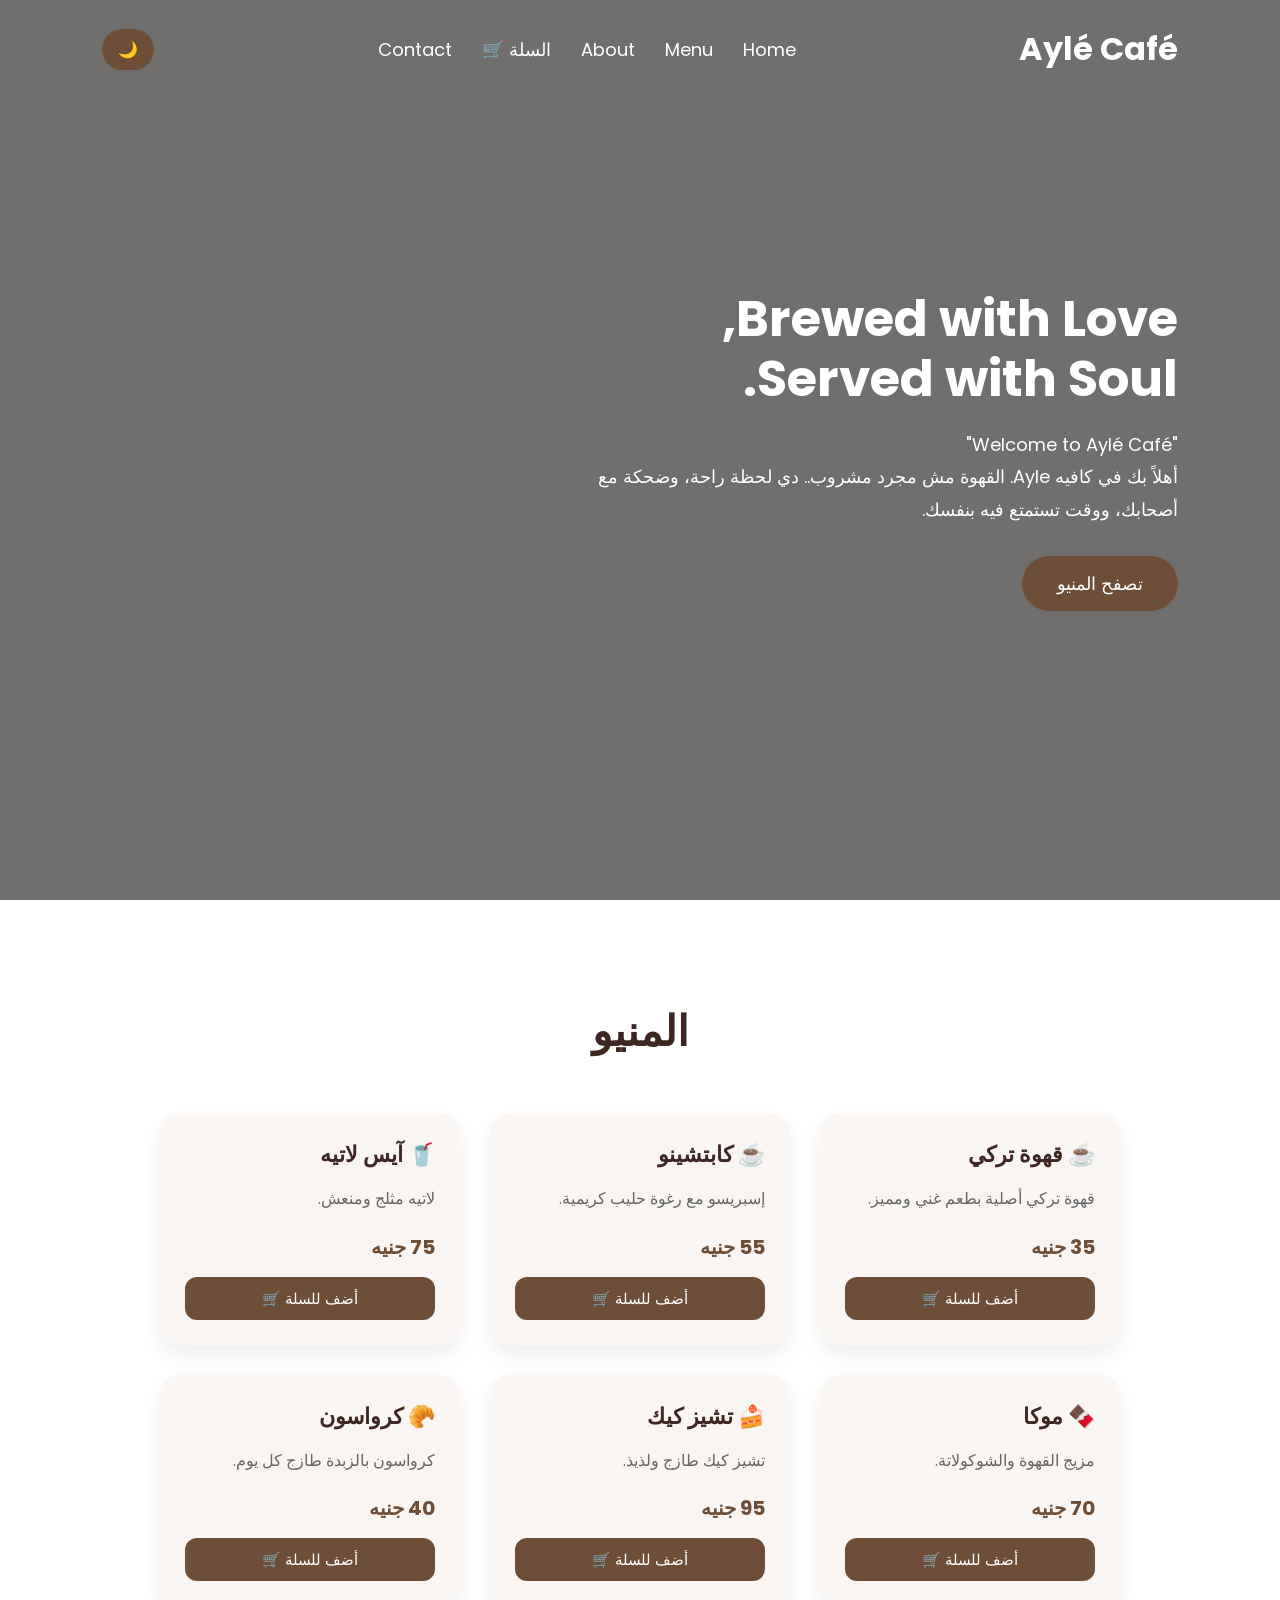
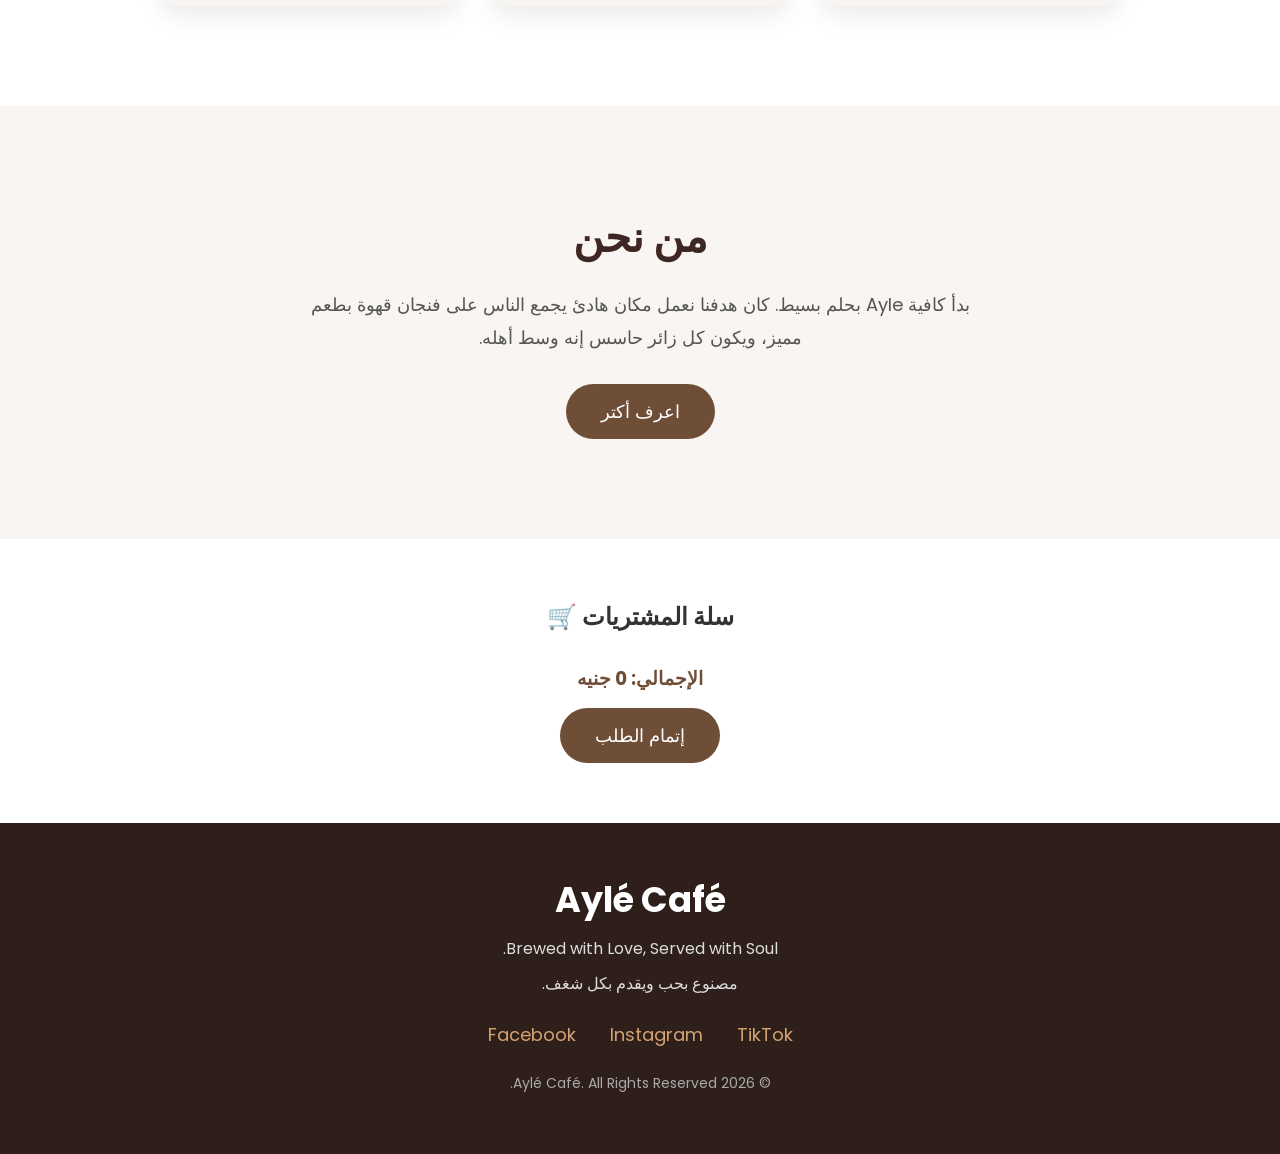
==== index.html @ 0fe90398 "Add files via upload" ====
<!DOCTYPE html>
<html lang="ar" dir="rtl">
<head>
    <meta charset="UTF-8">
    <meta name="viewport" content="width=device-width, initial-scale=1.0">
    <title>Aylé Café</title>

    <!-- Google Font -->
    <link href="https://fonts.googleapis.com/css2?family=Poppins:wght@300;400;500;600;700&display=swap" rel="stylesheet">

    <!-- CSS -->
    <link rel="stylesheet" href="style.css">
</head>
<body>

    <!-- Navbar -->
    <header>
        <nav class="navbar">
            <h2 class="logo">Aylé Café</h2>
            <ul class="nav-links">
                <li><a href="#home">Home</a></li>
                <li><a href="#menu">Menu</a></li>
                <li><a href="#about">About</a></li>
                <li><a href="#cart-section">السلة 🛒</a></li>
                <li><a href="#contact">Contact</a></li>
            </ul>
            <button id="darkModeBtn" aria-label="Toggle Dark Mode">🌙</button>
        </nav>
    </header>

    <!-- Hero Section -->
    <section id="home" class="hero">
        <div class="hero-content">
            <h1>Brewed with Love,<br>Served with Soul.</h1>
            <p>
                "Welcome to Aylé Café"<br>
                أهلاً بك في كافيه Ayle. القهوة مش مجرد مشروب.. دي لحظة راحة، وضحكة مع أصحابك، ووقت تستمتع فيه بنفسك.
            </p>
            <a href="#menu" class="btn">تصفح المنيو</a>
        </div>
    </section>

    <!-- Featured Menu Section -->
    <section id="menu" class="featured">
        <h2>المنيو</h2>
        <div class="cards">

            <!-- 1. قهوة تركي -->
            <div class="card">
                <h3>☕ قهوة تركي</h3>
                <p>قهوة تركي أصلية بطعم غني ومميز.</p>
                <span class="price">35 جنيه</span>
                <button class="btn add-to-cart" onclick="addToCart('قهوة تركي', 35)">أضف للسلة 🛒</button>
            </div>

            <!-- 2. كابتشينو -->
            <div class="card">
                <h3>☕ كابتشينو</h3>
                <p>إسبريسو مع رغوة حليب كريمية.</p>
                <span class="price">55 جنيه</span>
                <button class="btn add-to-cart" onclick="addToCart('كابتشينو', 55)">أضف للسلة 🛒</button>
            </div>

            <!-- 3. آيس لاتيه -->
            <div class="card">
                <h3>🥤 آيس لاتيه</h3>
                <p>لاتيه مثلج ومنعش.</p>
                <span class="price">75 جنيه</span>
                <button class="btn add-to-cart" onclick="addToCart('آيس لاتيه', 75)">أضف للسلة 🛒</button>
            </div>

            <!-- 4. موكا -->
            <div class="card">
                <h3>🍫 موكا</h3>
                <p>مزيج القهوة والشوكولاتة.</p>
                <span class="price">70 جنيه</span>
                <button class="btn add-to-cart" onclick="addToCart('موكا', 70)">أضف للسلة 🛒</button>
            </div>

            <!-- 5. تشيز كيك -->
            <div class="card">
                <h3>🍰 تشيز كيك</h3>
                <p>تشيز كيك طازج ولذيذ.</p>
                <span class="price">95 جنيه</span>
                <button class="btn add-to-cart" onclick="addToCart('تشيز كيك', 95)">أضف للسلة 🛒</button>
            </div>

            <!-- 6. كرواسون -->
            <div class="card">
                <h3>🥐 كرواسون</h3>
                <p>كرواسون بالزبدة طازج كل يوم.</p>
                <span class="price">40 جنيه</span>
                <button class="btn add-to-cart" onclick="addToCart('كرواسون', 40)">أضف للسلة 🛒</button>
            </div>

        </div>
    </section>

    <!-- About Section -->
    <section id="about" class="about">
        <div class="about-text">
            <h2>من نحن</h2>
            <p>
                بدأ كافية Ayle بحلم بسيط. كان هدفنا نعمل مكان هادئ يجمع الناس على فنجان قهوة بطعم مميز، ويكون كل زائر حاسس إنه وسط أهله.
            </p>
            <button class="btn">اعرف أكتر</button>
        </div>
    </section>

    <!-- Cart Section -->
    <section id="cart-section" class="cart-section">
        <h2>سلة المشتريات 🛒</h2>
        <ul id="cart-list"></ul>
        <div class="cart-total">
            <h3>الإجمالي: <span id="total-price">0</span> جنيه</h3>
            <button class="btn" onclick="checkout()">إتمام الطلب</button>
        </div>
    </section>

    <!-- Footer -->
    <footer id="contact">
        <h2>Aylé Café</h2>
        <p>Brewed with Love, Served with Soul.</p>
        <p>مصنوع بحب ويقدم بكل شغف.</p>

        <div class="footer-links">
            <a href="#">Facebook</a>
            <a href="#">Instagram</a>
            <a href="#">TikTok</a>
        </div>

        <p class="copy">
            © 2026 Aylé Café. All Rights Reserved.
        </p>
    </footer>

    <!-- Back to top button -->
    <button id="topBtn" aria-label="Back to top">↑</button>

    <script src="script.js"></script>
</body>
</html>
---- style.css ----
/* General Reset */
* {
    margin: 0;
    padding: 0;
    box-sizing: border-box;
    font-family: 'Poppins', sans-serif;
}

html {
    scroll-behavior: smooth;
}

body {
    background: #f8f5f2;
    color: #333;
    transition: background-color 0.3s, color 0.3s;
}

/* Navbar */
header {
    position: absolute;
    top: 0;
    left: 0;
    width: 100%;
    z-index: 100;
}

.navbar {
    display: flex;
    justify-content: space-between;
    align-items: center;
    padding: 25px 8%;
}

.logo {
    font-size: 32px;
    color: #fff;
    font-weight: 700;
}

.nav-links {
    display: flex;
    list-style: none;
    align-items: center;
}

.nav-links li {
    margin: 0 15px;
}

.nav-links a {
    text-decoration: none;
    color: white;
    font-size: 18px;
    transition: 0.3s;
}

.nav-links a:hover {
    color: #d4a373;
}

/* Dark Mode Button */
#darkModeBtn {
    background: #6f4e37;
    color: white;
    border: none;
    padding: 8px 16px;
    border-radius: 30px;
    cursor: pointer;
    font-size: 16px;
    transition: 0.3s;
}

#darkModeBtn:hover {
    background: #d4a373;
}

/* Hero Section */
.hero {
    height: 100vh;
    background: linear-gradient(rgba(0,0,0,0.55), rgba(0,0,0,0.55)),
                url("https://images.unsplash.com/photo-1495474472287-4d71bcdd2085?auto=format&fit=crop&w=1500&q=80");
    background-size: cover;
    background-position: center;
    display: flex;
    align-items: center;
    padding: 0 8%;
}

.hero-content {
    color: white;
    max-width: 600px;
}

.hero-content h1 {
    font-size: 50px;
    margin-bottom: 20px;
    line-height: 1.2;
}

.hero-content p {
    font-size: 18px;
    line-height: 1.8;
    margin-bottom: 30px;
}

/* Buttons */
.btn {
    display: inline-block;
    padding: 14px 35px;
    border: none;
    background: #6f4e37;
    color: white;
    font-size: 18px;
    border-radius: 50px;
    cursor: pointer;
    text-decoration: none;
    transition: 0.3s ease;
}

.btn:hover {
    background: #d4a373;
    transform: translateY(-3px);
}

/* Featured Menu */
.featured {
    padding: 100px 8%;
    background: #fff;
    transition: background 0.3s;
}

.featured h2 {
    text-align: center;
    font-size: 42px;
    color: #3e2723;
    margin-bottom: 50px;
}

.cards {
    display: flex;
    justify-content: center;
    gap: 30px;
    flex-wrap: wrap;
}

.card {
    width: 300px;
    background: #f8f5f2;
    border-radius: 20px;
    padding: 25px;
    box-shadow: 0 10px 25px rgba(0,0,0,0.08);
    transition: 0.4s ease;
    display: flex;
    flex-direction: column;
    justify-content: space-between;
}

.card:hover {
    transform: translateY(-8px);
    box-shadow: 0 15px 30px rgba(0,0,0,0.15);
}

.card h3 {
    margin-bottom: 15px;
    color: #3e2723;
    font-size: 22px;
}

.card p {
    color: #666;
    line-height: 1.6;
    margin-bottom: 20px;
}

.card .price {
    color: #6f4e37;
    font-size: 20px;
    font-weight: bold;
}

/* About Section */
.about {
    display: flex;
    justify-content: space-between;
    align-items: center;
    gap: 60px;
    padding: 100px 8%;
    background: #f8f5f2;
    transition: background 0.3s;
}

.about-text {
    max-width: 700px;
    margin: 0 auto;
    text-align: center;
}

.about-text h2 {
    font-size: 42px;
    color: #3e2723;
    margin-bottom: 20px;
}

.about-text p {
    font-size: 18px;
    line-height: 1.8;
    color: #555;
    margin-bottom: 30px;
}

/* Footer */
footer {
    background: #2e1f1a;
    color: white;
    text-align: center;
    padding: 50px 20px;
}

footer h2 {
    font-size: 35px;
    margin-bottom: 10px;
}

footer p {
    margin: 10px 0;
    color: #ddd;
}

.footer-links {
    margin: 25px 0;
}

.footer-links a {
    color: #d4a373;
    text-decoration: none;
    margin: 0 15px;
    font-size: 18px;
    transition: 0.3s;
}

.footer-links a:hover {
    color: white;
}

.copy {
    margin-top: 25px;
    font-size: 14px;
    color: #aaa;
}

/* Back To Top Button */
#topBtn {
    position: fixed;
    bottom: 25px;
    left: 25px; /* تم تعديل الاتجاه للجهة الأخرى لتناسب الواجهة العربية */
    width: 50px;
    height: 50px;
    border: none;
    border-radius: 50%;
    background: #6f4e37;
    color: white;
    font-size: 22px;
    cursor: pointer;
    display: none;
    transition: 0.3s;
    box-shadow: 0 5px 15px rgba(0,0,0,0.3);
    z-index: 99;
}

#topBtn:hover {
    background: #d4a373;
}

/* Dark Mode Classes */
body.dark {
    background: #121212;
    color: #e0e0e0;
}

body.dark .featured {
    background: #1e1e1e;
}

body.dark .featured h2,
body.dark .about-text h2,
body.dark .card h3 {
    color: #f0e6d2;
}

body.dark .about {
    background: #121212;
}

body.dark .about-text p,
body.dark .card p {
    color: #bbb;
}

body.dark .card {
    background: #2a2a2a;
    box-shadow: 0 10px 25px rgba(0,0,0,0.5);
}

body.dark footer {
    background: #0a0a0a;
}
/* Cart Styling */
.cart-section {
    padding: 60px 8%;
    background: #fff;
    text-align: center;
}

body.dark .cart-section {
    background: #1e1e1e;
}

#cart-list {
    list-style: none;
    max-width: 500px;
    margin: 30px auto;
}

.cart-item {
    display: flex;
    justify-content: space-between;
    align-items: center;
    padding: 12px;
    background: #f8f5f2;
    border-radius: 10px;
    margin-bottom: 10px;
}

body.dark .cart-item {
    background: #2a2a2a;
}

.cart-controls button {
    background: none;
    border: none;
    cursor: pointer;
    font-size: 16px;
    margin: 0 5px;
}

.cart-total {
    margin-top: 20px;
}

.cart-total h3 {
    margin-bottom: 15px;
    color: #6f4e37;
}
.card .add-to-cart {
    margin-top: 15px;
    padding: 10px 20px;
    font-size: 15px;
    width: 100%;
    border-radius: 12px;
}
.logo-img {
    height: 50px; /* يمكنك زيادة أو تقليل الارتفاع حسب ما تفضل */
    width: auto;
    border-radius: 50%; /* يجعل اللوجو دائر يًا بشكل لطيف */
    object-fit: cover;
}
/* ==========================================
   📱 Responsive Design (تنسيقات الهواتف والتابلت)
   ========================================== */

@media (max-width: 768px) {
    /* Navbar */
    .navbar {
        flex-direction: column;
        gap: 15px;
        padding: 15px 5%;
        text-align: center;
    }

    .nav-links {
        flex-wrap: wrap;
        justify-content: center;
        gap: 10px;
    }

    .nav-links li {
        margin: 0 5px;
    }

    .nav-links a {
        font-size: 15px;
    }

    /* Hero Section */
    .hero {
        padding: 100px 5% 40px;
        text-align: center;
        justify-content: center;
    }

    .hero-content h1 {
        font-size: 32px;
    }

    .hero-content p {
        font-size: 15px;
    }

    /* Featured Menu Section */
    .featured, .about, .cart-section {
        padding: 50px 5%;
    }

    .featured h2, .about-text h2, .cart-section h2 {
        font-size: 30px;
    }

    .cards {
        gap: 20px;
    }

    .card {
        width: 100%; /* تجعل الكارت يأخذ عرض الشاشة بالكامل في الموبايل */
    }

    /* About Section */
    .about-text p {
        font-size: 15px;
    }

    /* Back To Top Button */
    #topBtn {
        bottom: 15px;
        left: 15px;
        width: 42px;
        height: 42px;
        font-size: 18px;
    }
}
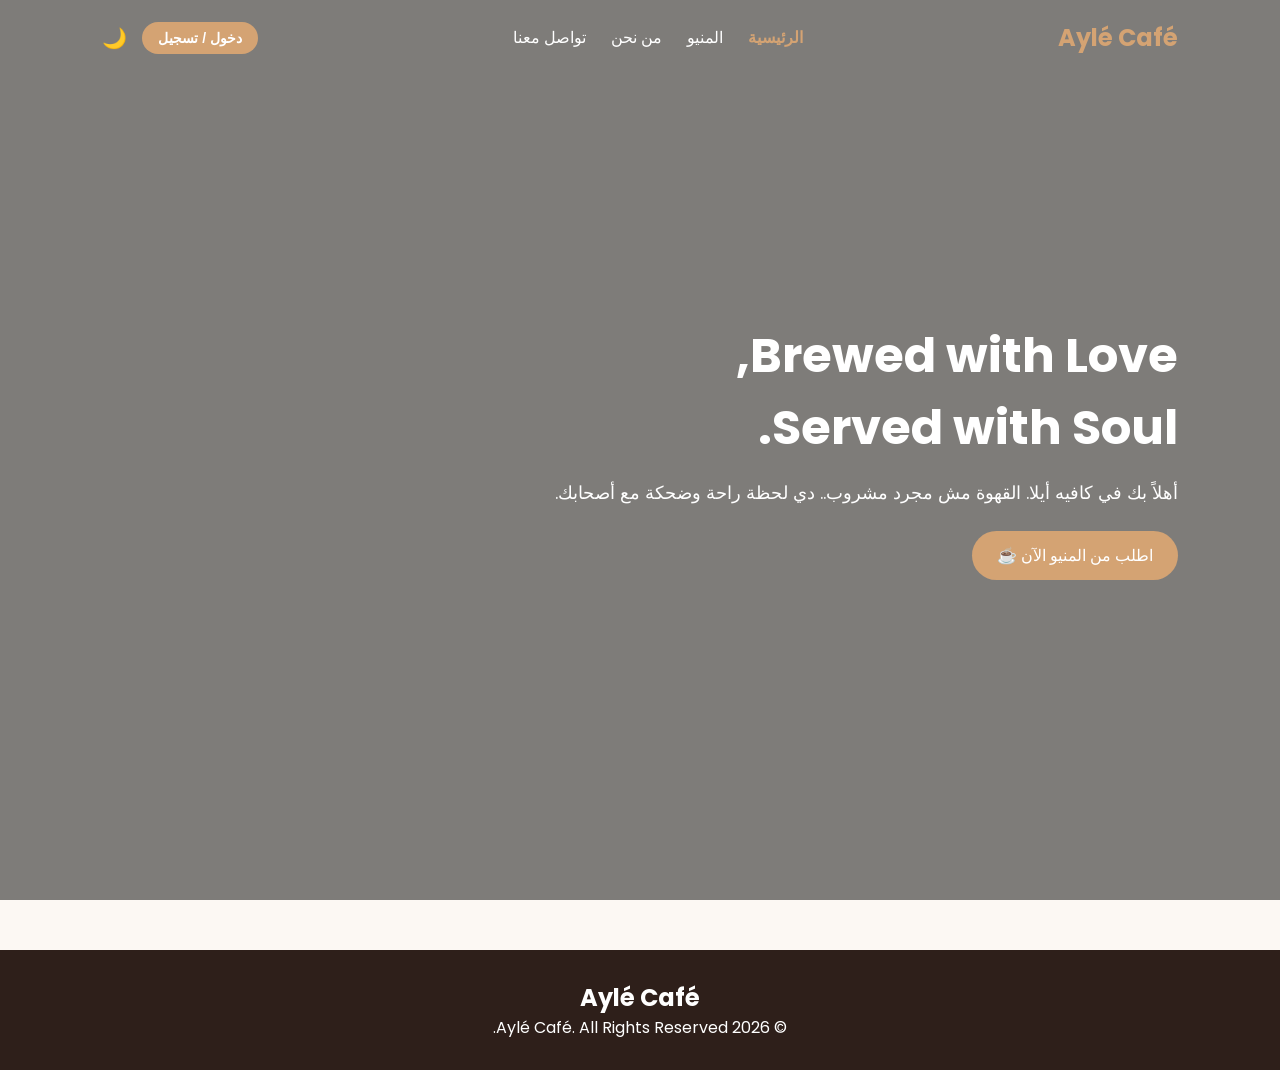
==== commit 54234dcc: "Add files via upload" ====
--- a/index.html
+++ b/index.html
@@ -1,141 +1,43 @@
-<!DOCTYPE html>
+<!D<!DOCTYPE html>
 <html lang="ar" dir="rtl">
 <head>
     <meta charset="UTF-8">
     <meta name="viewport" content="width=device-width, initial-scale=1.0">
-    <title>Aylé Café</title>
-
-    <!-- Google Font -->
+    <title>Aylé Café - الرئيسية</title>
     <link href="https://fonts.googleapis.com/css2?family=Poppins:wght@300;400;500;600;700&display=swap" rel="stylesheet">
-
-    <!-- CSS -->
     <link rel="stylesheet" href="style.css">
 </head>
 <body>
 
-    <!-- Navbar -->
     <header>
         <nav class="navbar">
             <h2 class="logo">Aylé Café</h2>
             <ul class="nav-links">
-                <li><a href="#home">Home</a></li>
-                <li><a href="#menu">Menu</a></li>
-                <li><a href="#about">About</a></li>
-                <li><a href="#cart-section">السلة 🛒</a></li>
-                <li><a href="#contact">Contact</a></li>
+                <li><a href="index.html" class="active">الرئيسية</a></li>
+                <li><a href="menu.html">المنيو</a></li>
+                <li><a href="about.html">من نحن</a></li>
+                <li><a href="contact.html">تواصل معنا</a></li>
             </ul>
-            <button id="darkModeBtn" aria-label="Toggle Dark Mode">🌙</button>
+            <div class="nav-actions">
+                <a href="login.html" id="authBtn" class="btn-auth">دخول / تسجيل</a>
+                <button id="darkModeBtn">🌙</button>
+            </div>
         </nav>
     </header>
 
     <!-- Hero Section -->
-    <section id="home" class="hero">
+    <section class="hero">
         <div class="hero-content">
             <h1>Brewed with Love,<br>Served with Soul.</h1>
-            <p>
-                "Welcome to Aylé Café"<br>
-                أهلاً بك في كافيه Ayle. القهوة مش مجرد مشروب.. دي لحظة راحة، وضحكة مع أصحابك، ووقت تستمتع فيه بنفسك.
-            </p>
-            <a href="#menu" class="btn">تصفح المنيو</a>
+            <p>أهلاً بك في كافيه أيلا. القهوة مش مجرد مشروب.. دي لحظة راحة وضحكة مع أصحابك.</p>
+            <a href="menu.html" class="btn">اطلب من المنيو الآن ☕</a>
         </div>
     </section>
 
-    <!-- Featured Menu Section -->
-    <section id="menu" class="featured">
-        <h2>المنيو</h2>
-        <div class="cards">
-
-            <!-- 1. قهوة تركي -->
-            <div class="card">
-                <h3>☕ قهوة تركي</h3>
-                <p>قهوة تركي أصلية بطعم غني ومميز.</p>
-                <span class="price">35 جنيه</span>
-                <button class="btn add-to-cart" onclick="addToCart('قهوة تركي', 35)">أضف للسلة 🛒</button>
-            </div>
-
-            <!-- 2. كابتشينو -->
-            <div class="card">
-                <h3>☕ كابتشينو</h3>
-                <p>إسبريسو مع رغوة حليب كريمية.</p>
-                <span class="price">55 جنيه</span>
-                <button class="btn add-to-cart" onclick="addToCart('كابتشينو', 55)">أضف للسلة 🛒</button>
-            </div>
-
-            <!-- 3. آيس لاتيه -->
-            <div class="card">
-                <h3>🥤 آيس لاتيه</h3>
-                <p>لاتيه مثلج ومنعش.</p>
-                <span class="price">75 جنيه</span>
-                <button class="btn add-to-cart" onclick="addToCart('آيس لاتيه', 75)">أضف للسلة 🛒</button>
-            </div>
-
-            <!-- 4. موكا -->
-            <div class="card">
-                <h3>🍫 موكا</h3>
-                <p>مزيج القهوة والشوكولاتة.</p>
-                <span class="price">70 جنيه</span>
-                <button class="btn add-to-cart" onclick="addToCart('موكا', 70)">أضف للسلة 🛒</button>
-            </div>
-
-            <!-- 5. تشيز كيك -->
-            <div class="card">
-                <h3>🍰 تشيز كيك</h3>
-                <p>تشيز كيك طازج ولذيذ.</p>
-                <span class="price">95 جنيه</span>
-                <button class="btn add-to-cart" onclick="addToCart('تشيز كيك', 95)">أضف للسلة 🛒</button>
-            </div>
-
-            <!-- 6. كرواسون -->
-            <div class="card">
-                <h3>🥐 كرواسون</h3>
-                <p>كرواسون بالزبدة طازج كل يوم.</p>
-                <span class="price">40 جنيه</span>
-                <button class="btn add-to-cart" onclick="addToCart('كرواسون', 40)">أضف للسلة 🛒</button>
-            </div>
-
-        </div>
-    </section>
-
-    <!-- About Section -->
-    <section id="about" class="about">
-        <div class="about-text">
-            <h2>من نحن</h2>
-            <p>
-                بدأ كافية Ayle بحلم بسيط. كان هدفنا نعمل مكان هادئ يجمع الناس على فنجان قهوة بطعم مميز، ويكون كل زائر حاسس إنه وسط أهله.
-            </p>
-            <button class="btn">اعرف أكتر</button>
-        </div>
-    </section>
-
-    <!-- Cart Section -->
-    <section id="cart-section" class="cart-section">
-        <h2>سلة المشتريات 🛒</h2>
-        <ul id="cart-list"></ul>
-        <div class="cart-total">
-            <h3>الإجمالي: <span id="total-price">0</span> جنيه</h3>
-            <button class="btn" onclick="checkout()">إتمام الطلب</button>
-        </div>
-    </section>
-
-    <!-- Footer -->
-    <footer id="contact">
+    <footer>
         <h2>Aylé Café</h2>
-        <p>Brewed with Love, Served with Soul.</p>
-        <p>مصنوع بحب ويقدم بكل شغف.</p>
-
-        <div class="footer-links">
-            <a href="#">Facebook</a>
-            <a href="#">Instagram</a>
-            <a href="#">TikTok</a>
-        </div>
-
-        <p class="copy">
-            © 2026 Aylé Café. All Rights Reserved.
-        </p>
+        <p>© 2026 Aylé Café. All Rights Reserved.</p>
     </footer>
-
-    <!-- Back to top button -->
-    <button id="topBtn" aria-label="Back to top">↑</button>
 
     <script src="script.js"></script>
 </body>
--- a/style.css
+++ b/style.css
@@ -1,4 +1,3 @@
-/* General Reset */
 * {
     margin: 0;
     padding: 0;
@@ -6,207 +5,330 @@
     font-family: 'Poppins', sans-serif;
 }
 
-html {
-    scroll-behavior: smooth;
-}
-
 body {
-    background: #f8f5f2;
+    background-color: #fcf8f3;
     color: #333;
-    transition: background-color 0.3s, color 0.3s;
+    transition: background 0.3s, color 0.3s;
+}
+
+/* Dark Mode Body */
+body.dark {
+    background-color: #1a1a1a;
+    color: #f1f1f1;
 }
 
 /* Navbar */
 header {
     position: absolute;
     top: 0;
-    left: 0;
     width: 100%;
-    z-index: 100;
+    z-index: 1000;
+}
+
+.dark-nav {
+    position: relative;
+    background: #2e1f1a;
 }
 
 .navbar {
     display: flex;
     justify-content: space-between;
     align-items: center;
-    padding: 25px 8%;
+    padding: 20px 8%;
 }
 
 .logo {
-    font-size: 32px;
-    color: #fff;
+    font-size: 24px;
     font-weight: 700;
+    color: #d4a373;
 }
 
 .nav-links {
-    display: flex;
     list-style: none;
-    align-items: center;
-}
-
-.nav-links li {
-    margin: 0 15px;
+    display: flex;
+    gap: 25px;
 }
 
 .nav-links a {
     text-decoration: none;
     color: white;
-    font-size: 18px;
-    transition: 0.3s;
-}
-
-.nav-links a:hover {
+    font-size: 16px;
+    transition: 0.3s;
+}
+
+.nav-links a:hover, .nav-links a.active {
     color: #d4a373;
-}
-
-/* Dark Mode Button */
+    font-weight: bold;
+}
+
+.nav-actions {
+    display: flex;
+    align-items: center;
+    gap: 15px;
+}
+
+.btn-auth {
+    background: #d4a373;
+    color: white;
+    padding: 8px 16px;
+    border-radius: 20px;
+    text-decoration: none;
+    font-size: 14px;
+    font-weight: 600;
+    transition: 0.3s;
+}
+
+.btn-auth:hover {
+    background: #bc8a5f;
+}
+
 #darkModeBtn {
-    background: #6f4e37;
-    color: white;
+    background: none;
     border: none;
-    padding: 8px 16px;
-    border-radius: 30px;
+    font-size: 20px;
     cursor: pointer;
-    font-size: 16px;
-    transition: 0.3s;
-}
-
-#darkModeBtn:hover {
-    background: #d4a373;
+    color: white;
 }
 
 /* Hero Section */
 .hero {
     height: 100vh;
-    background: linear-gradient(rgba(0,0,0,0.55), rgba(0,0,0,0.55)),
-                url("https://images.unsplash.com/photo-1495474472287-4d71bcdd2085?auto=format&fit=crop&w=1500&q=80");
-    background-size: cover;
-    background-position: center;
+    background: linear-gradient(rgba(0,0,0,0.5), rgba(0,0,0,0.5)), url('https://images.unsplash.com/photo-1501339847302-ac426a4a7cbb') no-repeat center center/cover;
     display: flex;
     align-items: center;
     padding: 0 8%;
-}
-
-.hero-content {
-    color: white;
-    max-width: 600px;
+    color: white;
 }
 
 .hero-content h1 {
-    font-size: 50px;
-    margin-bottom: 20px;
-    line-height: 1.2;
+    font-size: 48px;
+    margin-bottom: 15px;
 }
 
 .hero-content p {
     font-size: 18px;
-    line-height: 1.8;
-    margin-bottom: 30px;
-}
-
-/* Buttons */
+    margin-bottom: 25px;
+}
+
 .btn {
-    display: inline-block;
-    padding: 14px 35px;
+    background: #d4a373;
+    color: white;
+    padding: 12px 25px;
     border: none;
-    background: #6f4e37;
-    color: white;
-    font-size: 18px;
-    border-radius: 50px;
+    border-radius: 25px;
     cursor: pointer;
     text-decoration: none;
-    transition: 0.3s ease;
+    font-size: 16px;
+    display: inline-block;
+    transition: 0.3s;
 }
 
 .btn:hover {
+    background: #bc8a5f;
+}
+
+/* Featured & Menu Section */
+.featured {
+    padding: 60px 8%;
+    text-align: center;
+}
+
+.menu-categories {
+    display: flex;
+    justify-content: center;
+    gap: 15px;
+    margin: 30px 0;
+    flex-wrap: wrap;
+}
+
+.cat-btn {
+    padding: 8px 20px;
+    border: 1px solid #d4a373;
+    background: transparent;
+    color: #333;
+    border-radius: 20px;
+    cursor: pointer;
+    transition: 0.3s;
+}
+
+body.dark .cat-btn {
+    color: white;
+}
+
+.cat-btn.active, .cat-btn:hover {
     background: #d4a373;
-    transform: translateY(-3px);
-}
-
-/* Featured Menu */
-.featured {
-    padding: 100px 8%;
-    background: #fff;
-    transition: background 0.3s;
-}
-
-.featured h2 {
+    color: white;
+}
+
+.cards {
+    display: grid;
+    grid-template-columns: repeat(auto-fit, minmax(220px, 1fr));
+    gap: 25px;
+    margin-top: 20px;
+}
+
+.card {
+    background: white;
+    padding: 25px;
+    border-radius: 15px;
+    box-shadow: 0 5px 15px rgba(0,0,0,0.05);
+    transition: transform 0.3s;
+}
+
+body.dark .card {
+    background: #2a2a2a;
+}
+
+.card:hover {
+    transform: translateY(-5px);
+}
+
+.card h3 {
+    margin-bottom: 10px;
+}
+
+.price {
+    display: block;
+    font-weight: bold;
+    color: #d4a373;
+    margin: 15px 0;
+}
+
+/* Cart Section */
+.cart-section {
+    padding: 40px 8%;
+    background: #f0e6df;
+    margin: 40px 8%;
+    border-radius: 20px;
+}
+
+body.dark .cart-section {
+    background: #252525;
+}
+
+#cart-list {
+    list-style: none;
+    margin: 20px 0;
+}
+
+#cart-list li {
+    padding: 10px 0;
+    border-bottom: 1px solid #ccc;
+    display: flex;
+    justify-content: space-between;
+}
+
+.cart-total {
+    display: flex;
+    justify-content: space-between;
+    align-items: center;
+    margin-top: 20px;
+}
+
+/* About & Contact Section */
+.about-page, .location-section {
+    padding: 80px 8%;
     text-align: center;
-    font-size: 42px;
-    color: #3e2723;
-    margin-bottom: 50px;
-}
-
-.cards {
+}
+
+.contact-card {
+    background: white;
+    padding: 30px;
+    border-radius: 15px;
+    box-shadow: 0 5px 15px rgba(0,0,0,0.05);
+    max-width: 500px;
+    margin: 30px auto;
+}
+
+body.dark .contact-card {
+    background: #2a2a2a;
+}
+
+/* Auth Page Styling */
+.auth-container {
+    padding: 60px 20px;
     display: flex;
     justify-content: center;
-    gap: 30px;
-    flex-wrap: wrap;
-}
-
-.card {
-    width: 300px;
-    background: #f8f5f2;
+    align-items: center;
+    min-height: 80vh;
+}
+
+.auth-card {
+    background: #ffffff;
+    padding: 35px;
     border-radius: 20px;
-    padding: 25px;
-    box-shadow: 0 10px 25px rgba(0,0,0,0.08);
-    transition: 0.4s ease;
-    display: flex;
-    flex-direction: column;
-    justify-content: space-between;
-}
-
-.card:hover {
-    transform: translateY(-8px);
-    box-shadow: 0 15px 30px rgba(0,0,0,0.15);
-}
-
-.card h3 {
-    margin-bottom: 15px;
-    color: #3e2723;
-    font-size: 22px;
-}
-
-.card p {
-    color: #666;
-    line-height: 1.6;
-    margin-bottom: 20px;
-}
-
-.card .price {
+    box-shadow: 0 10px 30px rgba(0,0,0,0.08);
+    width: 100%;
+    max-width: 480px;
+}
+
+body.dark .auth-card {
+    background: #2a2a2a;
+    color: white;
+}
+
+.auth-tabs {
+    display: flex;
+    margin-bottom: 25px;
+    border-bottom: 2px solid #eee;
+}
+
+.tab-btn {
+    flex: 1;
+    padding: 12px;
+    border: none;
+    background: none;
+    font-size: 16px;
+    font-weight: 600;
+    color: #888;
+    cursor: pointer;
+    transition: 0.3s;
+}
+
+.tab-btn.active {
     color: #6f4e37;
-    font-size: 20px;
-    font-weight: bold;
-}
-
-/* About Section */
-.about {
-    display: flex;
-    justify-content: space-between;
-    align-items: center;
-    gap: 60px;
-    padding: 100px 8%;
-    background: #f8f5f2;
-    transition: background 0.3s;
-}
-
-.about-text {
-    max-width: 700px;
-    margin: 0 auto;
-    text-align: center;
-}
-
-.about-text h2 {
-    font-size: 42px;
-    color: #3e2723;
-    margin-bottom: 20px;
-}
-
-.about-text p {
-    font-size: 18px;
-    line-height: 1.8;
+    border-bottom: 3px solid #6f4e37;
+}
+
+body.dark .tab-btn { color: #aaa; }
+body.dark .tab-btn.active { color: #d4a373; border-bottom-color: #d4a373; }
+
+.input-group {
+    text-align: right;
+    margin-bottom: 18px;
+}
+
+.input-group label {
+    display: block;
+    font-size: 14px;
     color: #555;
-    margin-bottom: 30px;
+    margin-bottom: 6px;
+    font-weight: 500;
+}
+
+body.dark .input-group label { color: #ccc; }
+
+.input-group input {
+    width: 100%;
+    padding: 12px 15px;
+    border: 1px solid #ddd;
+    border-radius: 10px;
+    font-size: 14px;
+    outline: none;
+    transition: 0.3s;
+}
+
+body.dark .input-group input {
+    background: #1e1e1e;
+    border-color: #444;
+    color: white;
+}
+
+.input-group input:focus { border-color: #6f4e37; }
+
+.btn-block {
+    width: 100%;
+    margin-top: 10px;
 }
 
 /* Footer */
@@ -214,227 +336,6 @@
     background: #2e1f1a;
     color: white;
     text-align: center;
-    padding: 50px 20px;
-}
-
-footer h2 {
-    font-size: 35px;
-    margin-bottom: 10px;
-}
-
-footer p {
-    margin: 10px 0;
-    color: #ddd;
-}
-
-.footer-links {
-    margin: 25px 0;
-}
-
-.footer-links a {
-    color: #d4a373;
-    text-decoration: none;
-    margin: 0 15px;
-    font-size: 18px;
-    transition: 0.3s;
-}
-
-.footer-links a:hover {
-    color: white;
-}
-
-.copy {
-    margin-top: 25px;
-    font-size: 14px;
-    color: #aaa;
-}
-
-/* Back To Top Button */
-#topBtn {
-    position: fixed;
-    bottom: 25px;
-    left: 25px; /* تم تعديل الاتجاه للجهة الأخرى لتناسب الواجهة العربية */
-    width: 50px;
-    height: 50px;
-    border: none;
-    border-radius: 50%;
-    background: #6f4e37;
-    color: white;
-    font-size: 22px;
-    cursor: pointer;
-    display: none;
-    transition: 0.3s;
-    box-shadow: 0 5px 15px rgba(0,0,0,0.3);
-    z-index: 99;
-}
-
-#topBtn:hover {
-    background: #d4a373;
-}
-
-/* Dark Mode Classes */
-body.dark {
-    background: #121212;
-    color: #e0e0e0;
-}
-
-body.dark .featured {
-    background: #1e1e1e;
-}
-
-body.dark .featured h2,
-body.dark .about-text h2,
-body.dark .card h3 {
-    color: #f0e6d2;
-}
-
-body.dark .about {
-    background: #121212;
-}
-
-body.dark .about-text p,
-body.dark .card p {
-    color: #bbb;
-}
-
-body.dark .card {
-    background: #2a2a2a;
-    box-shadow: 0 10px 25px rgba(0,0,0,0.5);
-}
-
-body.dark footer {
-    background: #0a0a0a;
-}
-/* Cart Styling */
-.cart-section {
-    padding: 60px 8%;
-    background: #fff;
-    text-align: center;
-}
-
-body.dark .cart-section {
-    background: #1e1e1e;
-}
-
-#cart-list {
-    list-style: none;
-    max-width: 500px;
-    margin: 30px auto;
-}
-
-.cart-item {
-    display: flex;
-    justify-content: space-between;
-    align-items: center;
-    padding: 12px;
-    background: #f8f5f2;
-    border-radius: 10px;
-    margin-bottom: 10px;
-}
-
-body.dark .cart-item {
-    background: #2a2a2a;
-}
-
-.cart-controls button {
-    background: none;
-    border: none;
-    cursor: pointer;
-    font-size: 16px;
-    margin: 0 5px;
-}
-
-.cart-total {
-    margin-top: 20px;
-}
-
-.cart-total h3 {
-    margin-bottom: 15px;
-    color: #6f4e37;
-}
-.card .add-to-cart {
-    margin-top: 15px;
-    padding: 10px 20px;
-    font-size: 15px;
-    width: 100%;
-    border-radius: 12px;
-}
-.logo-img {
-    height: 50px; /* يمكنك زيادة أو تقليل الارتفاع حسب ما تفضل */
-    width: auto;
-    border-radius: 50%; /* يجعل اللوجو دائر يًا بشكل لطيف */
-    object-fit: cover;
-}
-/* ==========================================
-   📱 Responsive Design (تنسيقات الهواتف والتابلت)
-   ========================================== */
-
-@media (max-width: 768px) {
-    /* Navbar */
-    .navbar {
-        flex-direction: column;
-        gap: 15px;
-        padding: 15px 5%;
-        text-align: center;
-    }
-
-    .nav-links {
-        flex-wrap: wrap;
-        justify-content: center;
-        gap: 10px;
-    }
-
-    .nav-links li {
-        margin: 0 5px;
-    }
-
-    .nav-links a {
-        font-size: 15px;
-    }
-
-    /* Hero Section */
-    .hero {
-        padding: 100px 5% 40px;
-        text-align: center;
-        justify-content: center;
-    }
-
-    .hero-content h1 {
-        font-size: 32px;
-    }
-
-    .hero-content p {
-        font-size: 15px;
-    }
-
-    /* Featured Menu Section */
-    .featured, .about, .cart-section {
-        padding: 50px 5%;
-    }
-
-    .featured h2, .about-text h2, .cart-section h2 {
-        font-size: 30px;
-    }
-
-    .cards {
-        gap: 20px;
-    }
-
-    .card {
-        width: 100%; /* تجعل الكارت يأخذ عرض الشاشة بالكامل في الموبايل */
-    }
-
-    /* About Section */
-    .about-text p {
-        font-size: 15px;
-    }
-
-    /* Back To Top Button */
-    #topBtn {
-        bottom: 15px;
-        left: 15px;
-        width: 42px;
-        height: 42px;
-        font-size: 18px;
-    }
+    padding: 30px;
+    margin-top: 50px;
 }
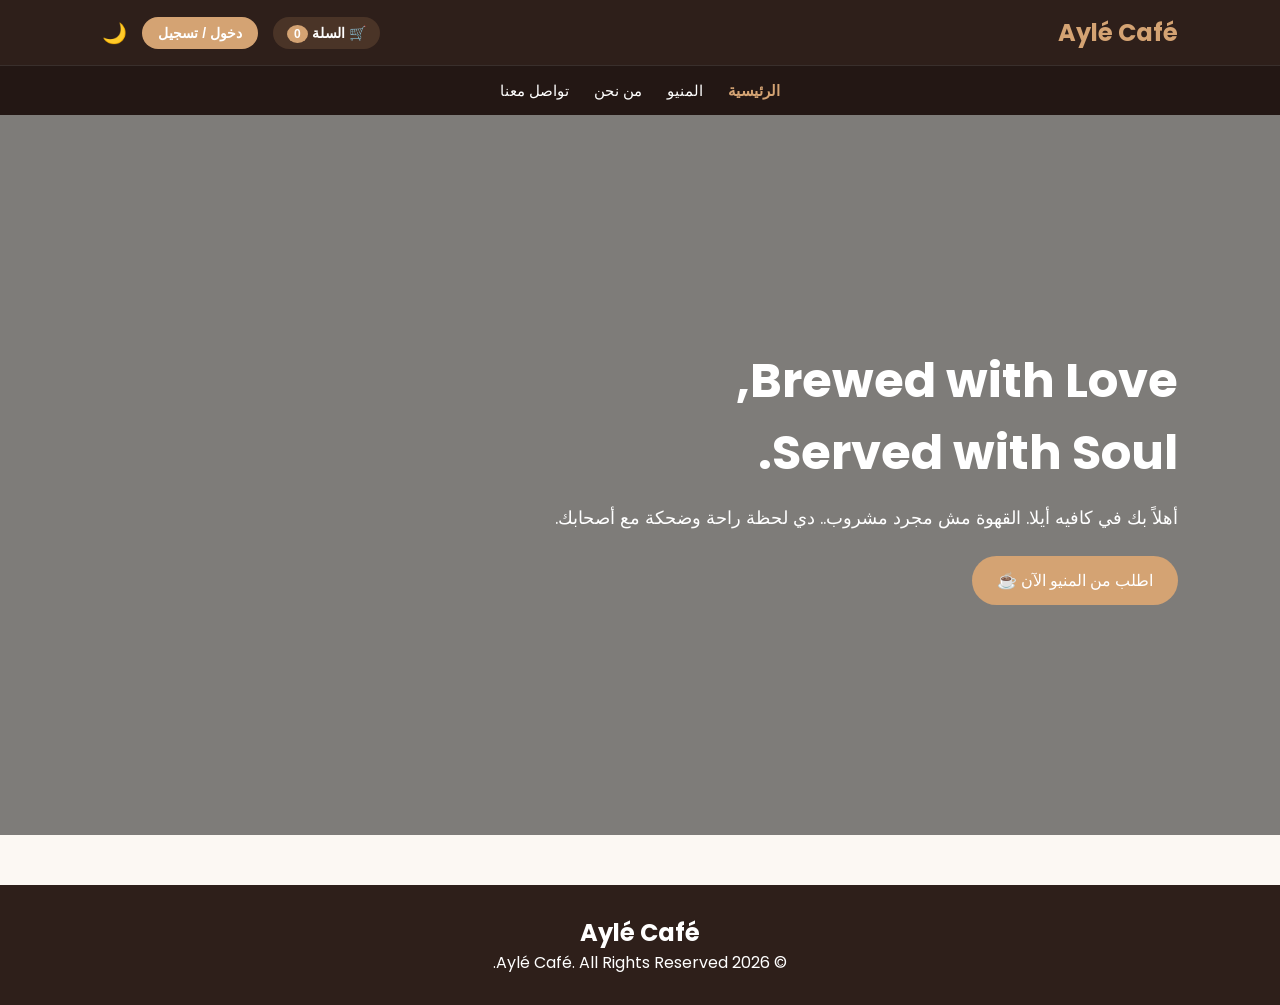
==== commit a7ed3c9e: "Add files via upload" ====
--- a/index.html
+++ b/index.html
@@ -1,4 +1,4 @@
-<!D<!DOCTYPE html>
+<!DOCTYPE html>
 <html lang="ar" dir="rtl">
 <head>
     <meta charset="UTF-8">
@@ -9,20 +9,21 @@
 </head>
 <body>
 
-    <header>
+    <header class="dark-nav">
         <nav class="navbar">
             <h2 class="logo">Aylé Café</h2>
-            <ul class="nav-links">
-                <li><a href="index.html" class="active">الرئيسية</a></li>
-                <li><a href="menu.html">المنيو</a></li>
-                <li><a href="about.html">من نحن</a></li>
-                <li><a href="contact.html">تواصل معنا</a></li>
-            </ul>
             <div class="nav-actions">
+                <a href="cart.html" class="btn-cart">🛒 السلة <span id="cartCount">0</span></a>
                 <a href="login.html" id="authBtn" class="btn-auth">دخول / تسجيل</a>
                 <button id="darkModeBtn">🌙</button>
             </div>
         </nav>
+        <ul class="nav-links bottom-nav">
+            <li><a href="index.html" class="active">الرئيسية</a></li>
+            <li><a href="menu.html">المنيو</a></li>
+            <li><a href="about.html">من نحن</a></li>
+            <li><a href="contact.html">تواصل معنا</a></li>
+        </ul>
     </header>
 
     <!-- Hero Section -->
--- a/style.css
+++ b/style.css
@@ -11,22 +11,18 @@
     transition: background 0.3s, color 0.3s;
 }
 
-/* Dark Mode Body */
 body.dark {
     background-color: #1a1a1a;
     color: #f1f1f1;
 }
 
-/* Navbar */
+/* Navbar & Bottom Links */
 header {
-    position: absolute;
-    top: 0;
     width: 100%;
     z-index: 1000;
 }
 
 .dark-nav {
-    position: relative;
     background: #2e1f1a;
 }
 
@@ -34,7 +30,7 @@
     display: flex;
     justify-content: space-between;
     align-items: center;
-    padding: 20px 8%;
+    padding: 15px 8%;
 }
 
 .logo {
@@ -43,28 +39,32 @@
     color: #d4a373;
 }
 
-.nav-links {
-    list-style: none;
-    display: flex;
-    gap: 25px;
-}
-
-.nav-links a {
-    text-decoration: none;
-    color: white;
-    font-size: 16px;
-    transition: 0.3s;
-}
-
-.nav-links a:hover, .nav-links a.active {
-    color: #d4a373;
-    font-weight: bold;
-}
-
 .nav-actions {
     display: flex;
     align-items: center;
     gap: 15px;
+}
+
+.bottom-nav {
+    display: flex;
+    justify-content: center;
+    background: rgba(0, 0, 0, 0.25);
+    padding: 12px 0;
+    gap: 25px;
+    list-style: none;
+    border-top: 1px solid rgba(255, 255, 255, 0.1);
+}
+
+.bottom-nav a {
+    text-decoration: none;
+    color: white;
+    font-size: 15px;
+    transition: 0.3s;
+}
+
+.bottom-nav a:hover, .bottom-nav a.active {
+    color: #d4a373;
+    font-weight: bold;
 }
 
 .btn-auth {
@@ -78,8 +78,23 @@
     transition: 0.3s;
 }
 
-.btn-auth:hover {
-    background: #bc8a5f;
+.btn-auth:hover { background: #bc8a5f; }
+
+.btn-cart {
+    background: #4a3427;
+    color: white;
+    padding: 8px 14px;
+    border-radius: 20px;
+    text-decoration: none;
+    font-size: 14px;
+    font-weight: 600;
+}
+
+.btn-cart span {
+    background: #d4a373;
+    padding: 2px 7px;
+    border-radius: 50%;
+    font-size: 12px;
 }
 
 #darkModeBtn {
@@ -92,7 +107,7 @@
 
 /* Hero Section */
 .hero {
-    height: 100vh;
+    height: 80vh;
     background: linear-gradient(rgba(0,0,0,0.5), rgba(0,0,0,0.5)), url('https://images.unsplash.com/photo-1501339847302-ac426a4a7cbb') no-repeat center center/cover;
     display: flex;
     align-items: center;
@@ -100,15 +115,8 @@
     color: white;
 }
 
-.hero-content h1 {
-    font-size: 48px;
-    margin-bottom: 15px;
-}
-
-.hero-content p {
-    font-size: 18px;
-    margin-bottom: 25px;
-}
+.hero-content h1 { font-size: 48px; margin-bottom: 15px; }
+.hero-content p { font-size: 18px; margin-bottom: 25px; }
 
 .btn {
     background: #d4a373;
@@ -123,23 +131,11 @@
     transition: 0.3s;
 }
 
-.btn:hover {
-    background: #bc8a5f;
-}
+.btn:hover { background: #bc8a5f; }
 
-/* Featured & Menu Section */
-.featured {
-    padding: 60px 8%;
-    text-align: center;
-}
-
-.menu-categories {
-    display: flex;
-    justify-content: center;
-    gap: 15px;
-    margin: 30px 0;
-    flex-wrap: wrap;
-}
+/* Menu Section */
+.featured { padding: 60px 8%; text-align: center; }
+.menu-categories { display: flex; justify-content: center; gap: 15px; margin: 30px 0; flex-wrap: wrap; }
 
 .cat-btn {
     padding: 8px 20px;
@@ -151,191 +147,50 @@
     transition: 0.3s;
 }
 
-body.dark .cat-btn {
-    color: white;
-}
+body.dark .cat-btn { color: white; }
+.cat-btn.active, .cat-btn:hover { background: #d4a373; color: white; }
 
-.cat-btn.active, .cat-btn:hover {
-    background: #d4a373;
-    color: white;
-}
+.cards { display: grid; grid-template-columns: repeat(auto-fit, minmax(220px, 1fr)); gap: 25px; margin-top: 20px; }
+.card { background: white; padding: 25px; border-radius: 15px; box-shadow: 0 5px 15px rgba(0,0,0,0.05); transition: transform 0.3s; }
+body.dark .card { background: #2a2a2a; }
+.card:hover { transform: translateY(-5px); }
+.price { display: block; font-weight: bold; color: #d4a373; margin: 15px 0; }
 
-.cards {
-    display: grid;
-    grid-template-columns: repeat(auto-fit, minmax(220px, 1fr));
-    gap: 25px;
-    margin-top: 20px;
-}
+/* Cart Page */
+.cart-section { padding: 40px 8%; background: #f0e6df; border-radius: 20px; }
+body.dark .cart-section { background: #252525; }
+.page-cart { max-width: 700px; margin: 60px auto; }
+#cart-list { list-style: none; margin: 20px 0; }
+#cart-list li { padding: 12px 0; border-bottom: 1px solid #ccc; display: flex; justify-content: space-between; }
+.cart-total { display: flex; justify-content: space-between; align-items: center; margin-top: 20px; }
 
-.card {
-    background: white;
-    padding: 25px;
-    border-radius: 15px;
-    box-shadow: 0 5px 15px rgba(0,0,0,0.05);
-    transition: transform 0.3s;
-}
+/* Auth & Profile */
+.auth-container { padding: 60px 20px; display: flex; justify-content: center; align-items: center; min-height: 70vh; }
+.auth-card { background: #ffffff; padding: 35px; border-radius: 20px; box-shadow: 0 10px 30px rgba(0,0,0,0.08); width: 100%; max-width: 480px; }
+body.dark .auth-card { background: #2a2a2a; color: white; }
 
-body.dark .card {
-    background: #2a2a2a;
-}
-
-.card:hover {
-    transform: translateY(-5px);
-}
-
-.card h3 {
-    margin-bottom: 10px;
-}
-
-.price {
-    display: block;
-    font-weight: bold;
-    color: #d4a373;
-    margin: 15px 0;
-}
-
-/* Cart Section */
-.cart-section {
-    padding: 40px 8%;
-    background: #f0e6df;
-    margin: 40px 8%;
-    border-radius: 20px;
-}
-
-body.dark .cart-section {
-    background: #252525;
-}
-
-#cart-list {
-    list-style: none;
-    margin: 20px 0;
-}
-
-#cart-list li {
-    padding: 10px 0;
-    border-bottom: 1px solid #ccc;
-    display: flex;
-    justify-content: space-between;
-}
-
-.cart-total {
-    display: flex;
-    justify-content: space-between;
-    align-items: center;
-    margin-top: 20px;
-}
-
-/* About & Contact Section */
-.about-page, .location-section {
-    padding: 80px 8%;
-    text-align: center;
-}
-
-.contact-card {
-    background: white;
-    padding: 30px;
-    border-radius: 15px;
-    box-shadow: 0 5px 15px rgba(0,0,0,0.05);
-    max-width: 500px;
-    margin: 30px auto;
-}
-
-body.dark .contact-card {
-    background: #2a2a2a;
-}
-
-/* Auth Page Styling */
-.auth-container {
-    padding: 60px 20px;
-    display: flex;
-    justify-content: center;
-    align-items: center;
-    min-height: 80vh;
-}
-
-.auth-card {
-    background: #ffffff;
-    padding: 35px;
-    border-radius: 20px;
-    box-shadow: 0 10px 30px rgba(0,0,0,0.08);
-    width: 100%;
-    max-width: 480px;
-}
-
-body.dark .auth-card {
-    background: #2a2a2a;
-    color: white;
-}
-
-.auth-tabs {
-    display: flex;
-    margin-bottom: 25px;
-    border-bottom: 2px solid #eee;
-}
-
-.tab-btn {
-    flex: 1;
-    padding: 12px;
-    border: none;
-    background: none;
-    font-size: 16px;
-    font-weight: 600;
-    color: #888;
-    cursor: pointer;
-    transition: 0.3s;
-}
-
-.tab-btn.active {
-    color: #6f4e37;
-    border-bottom: 3px solid #6f4e37;
-}
-
+.auth-tabs { display: flex; margin-bottom: 25px; border-bottom: 2px solid #eee; }
+.tab-btn { flex: 1; padding: 12px; border: none; background: none; font-size: 16px; font-weight: 600; color: #888; cursor: pointer; }
+.tab-btn.active { color: #6f4e37; border-bottom: 3px solid #6f4e37; }
 body.dark .tab-btn { color: #aaa; }
 body.dark .tab-btn.active { color: #d4a373; border-bottom-color: #d4a373; }
 
-.input-group {
-    text-align: right;
-    margin-bottom: 18px;
-}
+.input-group { text-align: right; margin-bottom: 18px; }
+.input-group label { display: block; font-size: 14px; color: #555; margin-bottom: 6px; }
+body.dark .input-group label { color: #ccc; }
+.input-group input { width: 100%; padding: 12px 15px; border: 1px solid #ddd; border-radius: 10px; font-size: 14px; outline: none; }
+body.dark .input-group input { background: #1e1e1e; border-color: #444; color: white; }
+.btn-block { width: 100%; margin-top: 10px; }
 
-.input-group label {
-    display: block;
-    font-size: 14px;
-    color: #555;
-    margin-bottom: 6px;
-    font-weight: 500;
-}
+.profile-card { text-align: right; }
+.divider { margin: 15px 0; border: 0; border-top: 1px solid #eee; }
+body.dark .divider { border-top-color: #444; }
+.profile-info p { font-size: 16px; margin-bottom: 12px; line-height: 1.6; }
+.btn-logout { background: #c94b4b; margin-top: 20px; }
+.btn-logout:hover { background: #a83838; }
 
-body.dark .input-group label { color: #ccc; }
+.about-page, .location-section { padding: 80px 8%; text-align: center; }
+.contact-card { background: white; padding: 30px; border-radius: 15px; box-shadow: 0 5px 15px rgba(0,0,0,0.05); max-width: 500px; margin: 30px auto; }
+body.dark .contact-card { background: #2a2a2a; }
 
-.input-group input {
-    width: 100%;
-    padding: 12px 15px;
-    border: 1px solid #ddd;
-    border-radius: 10px;
-    font-size: 14px;
-    outline: none;
-    transition: 0.3s;
-}
-
-body.dark .input-group input {
-    background: #1e1e1e;
-    border-color: #444;
-    color: white;
-}
-
-.input-group input:focus { border-color: #6f4e37; }
-
-.btn-block {
-    width: 100%;
-    margin-top: 10px;
-}
-
-/* Footer */
-footer {
-    background: #2e1f1a;
-    color: white;
-    text-align: center;
-    padding: 30px;
-    margin-top: 50px;
-}+footer { background: #2e1f1a; color: white; text-align: center; padding: 30px; margin-top: 50px; }
